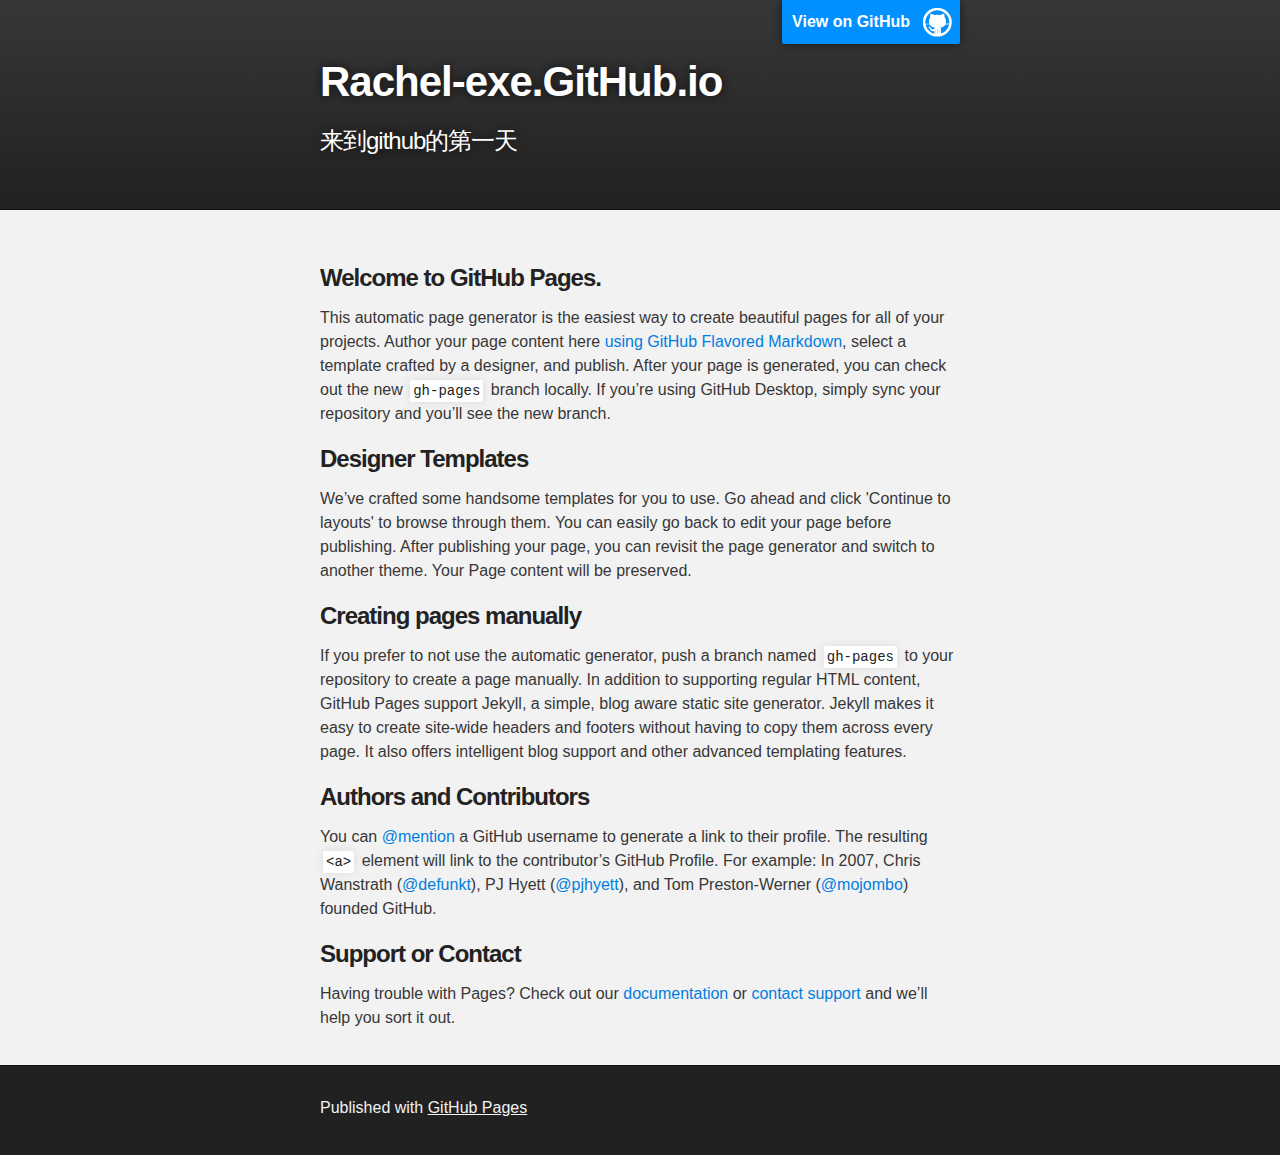
==== index.html @ 284c9752 "Replace master branch with page content via GitHub" ====
<!DOCTYPE html>
<html>

  <head>
    <meta charset='utf-8'>
    <meta http-equiv="X-UA-Compatible" content="chrome=1">
    <meta name="description" content="Rachel-exe.GitHub.io : 来到github的第一天">

    <link rel="stylesheet" type="text/css" media="screen" href="stylesheets/stylesheet.css">

    <title>Rachel-exe.GitHub.io</title>
  </head>

  <body>

    <!-- HEADER -->
    <div id="header_wrap" class="outer">
        <header class="inner">
          <a id="forkme_banner" href="https://github.com/Rachel-exe">View on GitHub</a>

          <h1 id="project_title">Rachel-exe.GitHub.io</h1>
          <h2 id="project_tagline">来到github的第一天</h2>

        </header>
    </div>

    <!-- MAIN CONTENT -->
    <div id="main_content_wrap" class="outer">
      <section id="main_content" class="inner">
        <h3>
<a id="welcome-to-github-pages" class="anchor" href="#welcome-to-github-pages" aria-hidden="true"><span aria-hidden="true" class="octicon octicon-link"></span></a>Welcome to GitHub Pages.</h3>

<p>This automatic page generator is the easiest way to create beautiful pages for all of your projects. Author your page content here <a href="https://guides.github.com/features/mastering-markdown/">using GitHub Flavored Markdown</a>, select a template crafted by a designer, and publish. After your page is generated, you can check out the new <code>gh-pages</code> branch locally. If you’re using GitHub Desktop, simply sync your repository and you’ll see the new branch.</p>

<h3>
<a id="designer-templates" class="anchor" href="#designer-templates" aria-hidden="true"><span aria-hidden="true" class="octicon octicon-link"></span></a>Designer Templates</h3>

<p>We’ve crafted some handsome templates for you to use. Go ahead and click 'Continue to layouts' to browse through them. You can easily go back to edit your page before publishing. After publishing your page, you can revisit the page generator and switch to another theme. Your Page content will be preserved.</p>

<h3>
<a id="creating-pages-manually" class="anchor" href="#creating-pages-manually" aria-hidden="true"><span aria-hidden="true" class="octicon octicon-link"></span></a>Creating pages manually</h3>

<p>If you prefer to not use the automatic generator, push a branch named <code>gh-pages</code> to your repository to create a page manually. In addition to supporting regular HTML content, GitHub Pages support Jekyll, a simple, blog aware static site generator. Jekyll makes it easy to create site-wide headers and footers without having to copy them across every page. It also offers intelligent blog support and other advanced templating features.</p>

<h3>
<a id="authors-and-contributors" class="anchor" href="#authors-and-contributors" aria-hidden="true"><span aria-hidden="true" class="octicon octicon-link"></span></a>Authors and Contributors</h3>

<p>You can <a href="https://help.github.com/articles/basic-writing-and-formatting-syntax/#mentioning-users-and-teams" class="user-mention">@mention</a> a GitHub username to generate a link to their profile. The resulting <code>&lt;a&gt;</code> element will link to the contributor’s GitHub Profile. For example: In 2007, Chris Wanstrath (<a href="https://github.com/defunkt" class="user-mention">@defunkt</a>), PJ Hyett (<a href="https://github.com/pjhyett" class="user-mention">@pjhyett</a>), and Tom Preston-Werner (<a href="https://github.com/mojombo" class="user-mention">@mojombo</a>) founded GitHub.</p>

<h3>
<a id="support-or-contact" class="anchor" href="#support-or-contact" aria-hidden="true"><span aria-hidden="true" class="octicon octicon-link"></span></a>Support or Contact</h3>

<p>Having trouble with Pages? Check out our <a href="https://help.github.com/pages">documentation</a> or <a href="https://github.com/contact">contact support</a> and we’ll help you sort it out.</p>
      </section>
    </div>

    <!-- FOOTER  -->
    <div id="footer_wrap" class="outer">
      <footer class="inner">
        <p>Published with <a href="https://pages.github.com">GitHub Pages</a></p>
      </footer>
    </div>

    

  </body>
</html>
---- stylesheets/stylesheet.css ----
/*******************************************************************************
Slate Theme for GitHub Pages
by Jason Costello, @jsncostello
*******************************************************************************/

@import url(github-light.css);

/*******************************************************************************
MeyerWeb Reset
*******************************************************************************/

html, body, div, span, applet, object, iframe,
h1, h2, h3, h4, h5, h6, p, blockquote, pre,
a, abbr, acronym, address, big, cite, code,
del, dfn, em, img, ins, kbd, q, s, samp,
small, strike, strong, sub, sup, tt, var,
b, u, i, center,
dl, dt, dd, ol, ul, li,
fieldset, form, label, legend,
table, caption, tbody, tfoot, thead, tr, th, td,
article, aside, canvas, details, embed,
figure, figcaption, footer, header, hgroup,
menu, nav, output, ruby, section, summary,
time, mark, audio, video {
  margin: 0;
  padding: 0;
  border: 0;
  font: inherit;
  vertical-align: baseline;
}

/* HTML5 display-role reset for older browsers */
article, aside, details, figcaption, figure,
footer, header, hgroup, menu, nav, section {
  display: block;
}

ol, ul {
  list-style: none;
}

table {
  border-collapse: collapse;
  border-spacing: 0;
}

/*******************************************************************************
Theme Styles
*******************************************************************************/

body {
  box-sizing: border-box;
  color:#373737;
  background: #212121;
  font-size: 16px;
  font-family: 'Myriad Pro', Calibri, Helvetica, Arial, sans-serif;
  line-height: 1.5;
  -webkit-font-smoothing: antialiased;
}

h1, h2, h3, h4, h5, h6 {
  margin: 10px 0;
  font-weight: 700;
  color:#222222;
  font-family: 'Lucida Grande', 'Calibri', Helvetica, Arial, sans-serif;
  letter-spacing: -1px;
}

h1 {
  font-size: 36px;
  font-weight: 700;
}

h2 {
  padding-bottom: 10px;
  font-size: 32px;
  background: url('../images/bg_hr.png') repeat-x bottom;
}

h3 {
  font-size: 24px;
}

h4 {
  font-size: 21px;
}

h5 {
  font-size: 18px;
}

h6 {
  font-size: 16px;
}

p {
  margin: 10px 0 15px 0;
}

footer p {
  color: #f2f2f2;
}

a {
  text-decoration: none;
  color: #007edf;
  text-shadow: none;

  transition: color 0.5s ease;
  transition: text-shadow 0.5s ease;
  -webkit-transition: color 0.5s ease;
  -webkit-transition: text-shadow 0.5s ease;
  -moz-transition: color 0.5s ease;
  -moz-transition: text-shadow 0.5s ease;
  -o-transition: color 0.5s ease;
  -o-transition: text-shadow 0.5s ease;
  -ms-transition: color 0.5s ease;
  -ms-transition: text-shadow 0.5s ease;
}

a:hover, a:focus {text-decoration: underline;}

footer a {
  color: #F2F2F2;
  text-decoration: underline;
}

em {
  font-style: italic;
}

strong {
  font-weight: bold;
}

img {
  position: relative;
  margin: 0 auto;
  max-width: 739px;
  padding: 5px;
  margin: 10px 0 10px 0;
  border: 1px solid #ebebeb;

  box-shadow: 0 0 5px #ebebeb;
  -webkit-box-shadow: 0 0 5px #ebebeb;
  -moz-box-shadow: 0 0 5px #ebebeb;
  -o-box-shadow: 0 0 5px #ebebeb;
  -ms-box-shadow: 0 0 5px #ebebeb;
}

p img {
  display: inline;
  margin: 0;
  padding: 0;
  vertical-align: middle;
  text-align: center;
  border: none;
}

pre, code {
  width: 100%;
  color: #222;
  background-color: #fff;

  font-family: Monaco, "Bitstream Vera Sans Mono", "Lucida Console", Terminal, monospace;
  font-size: 14px;

  border-radius: 2px;
  -moz-border-radius: 2px;
  -webkit-border-radius: 2px;
}

pre {
  width: 100%;
  padding: 10px;
  box-shadow: 0 0 10px rgba(0,0,0,.1);
  overflow: auto;
}

code {
  padding: 3px;
  margin: 0 3px;
  box-shadow: 0 0 10px rgba(0,0,0,.1);
}

pre code {
  display: block;
  box-shadow: none;
}

blockquote {
  color: #666;
  margin-bottom: 20px;
  padding: 0 0 0 20px;
  border-left: 3px solid #bbb;
}


ul, ol, dl {
  margin-bottom: 15px
}

ul {
  list-style-position: inside;
  list-style: disc;
  padding-left: 20px;
}

ol {
  list-style-position: inside;
  list-style: decimal;
  padding-left: 20px;
}

dl dt {
  font-weight: bold;
}

dl dd {
  padding-left: 20px;
  font-style: italic;
}

dl p {
  padding-left: 20px;
  font-style: italic;
}

hr {
  height: 1px;
  margin-bottom: 5px;
  border: none;
  background: url('../images/bg_hr.png') repeat-x center;
}

table {
  border: 1px solid #373737;
  margin-bottom: 20px;
  text-align: left;
 }

th {
  font-family: 'Lucida Grande', 'Helvetica Neue', Helvetica, Arial, sans-serif;
  padding: 10px;
  background: #373737;
  color: #fff;
 }

td {
  padding: 10px;
  border: 1px solid #373737;
 }

form {
  background: #f2f2f2;
  padding: 20px;
}

/*******************************************************************************
Full-Width Styles
*******************************************************************************/

.outer {
  width: 100%;
}

.inner {
  position: relative;
  max-width: 640px;
  padding: 20px 10px;
  margin: 0 auto;
}

#forkme_banner {
  display: block;
  position: absolute;
  top:0;
  right: 10px;
  z-index: 10;
  padding: 10px 50px 10px 10px;
  color: #fff;
  background: url('../images/blacktocat.png') #0090ff no-repeat 95% 50%;
  font-weight: 700;
  box-shadow: 0 0 10px rgba(0,0,0,.5);
  border-bottom-left-radius: 2px;
  border-bottom-right-radius: 2px;
}

#header_wrap {
  background: #212121;
  background: -moz-linear-gradient(top, #373737, #212121);
  background: -webkit-linear-gradient(top, #373737, #212121);
  background: -ms-linear-gradient(top, #373737, #212121);
  background: -o-linear-gradient(top, #373737, #212121);
  background: linear-gradient(top, #373737, #212121);
}

#header_wrap .inner {
  padding: 50px 10px 30px 10px;
}

#project_title {
  margin: 0;
  color: #fff;
  font-size: 42px;
  font-weight: 700;
  text-shadow: #111 0px 0px 10px;
}

#project_tagline {
  color: #fff;
  font-size: 24px;
  font-weight: 300;
  background: none;
  text-shadow: #111 0px 0px 10px;
}

#downloads {
  position: absolute;
  width: 210px;
  z-index: 10;
  bottom: -40px;
  right: 0;
  height: 70px;
  background: url('../images/icon_download.png') no-repeat 0% 90%;
}

.zip_download_link {
  display: block;
  float: right;
  width: 90px;
  height:70px;
  text-indent: -5000px;
  overflow: hidden;
  background: url(../images/sprite_download.png) no-repeat bottom left;
}

.tar_download_link {
  display: block;
  float: right;
  width: 90px;
  height:70px;
  text-indent: -5000px;
  overflow: hidden;
  background: url(../images/sprite_download.png) no-repeat bottom right;
  margin-left: 10px;
}

.zip_download_link:hover {
  background: url(../images/sprite_download.png) no-repeat top left;
}

.tar_download_link:hover {
  background: url(../images/sprite_download.png) no-repeat top right;
}

#main_content_wrap {
  background: #f2f2f2;
  border-top: 1px solid #111;
  border-bottom: 1px solid #111;
}

#main_content {
  padding-top: 40px;
}

#footer_wrap {
  background: #212121;
}



/*******************************************************************************
Small Device Styles
*******************************************************************************/

@media screen and (max-width: 480px) {
  body {
    font-size:14px;
  }

  #downloads {
    display: none;
  }

  .inner {
    min-width: 320px;
    max-width: 480px;
  }

  #project_title {
  font-size: 32px;
  }

  h1 {
    font-size: 28px;
  }

  h2 {
    font-size: 24px;
  }

  h3 {
    font-size: 21px;
  }

  h4 {
    font-size: 18px;
  }

  h5 {
    font-size: 14px;
  }

  h6 {
    font-size: 12px;
  }

  code, pre {
    min-width: 320px;
    max-width: 480px;
    font-size: 11px;
  }

}
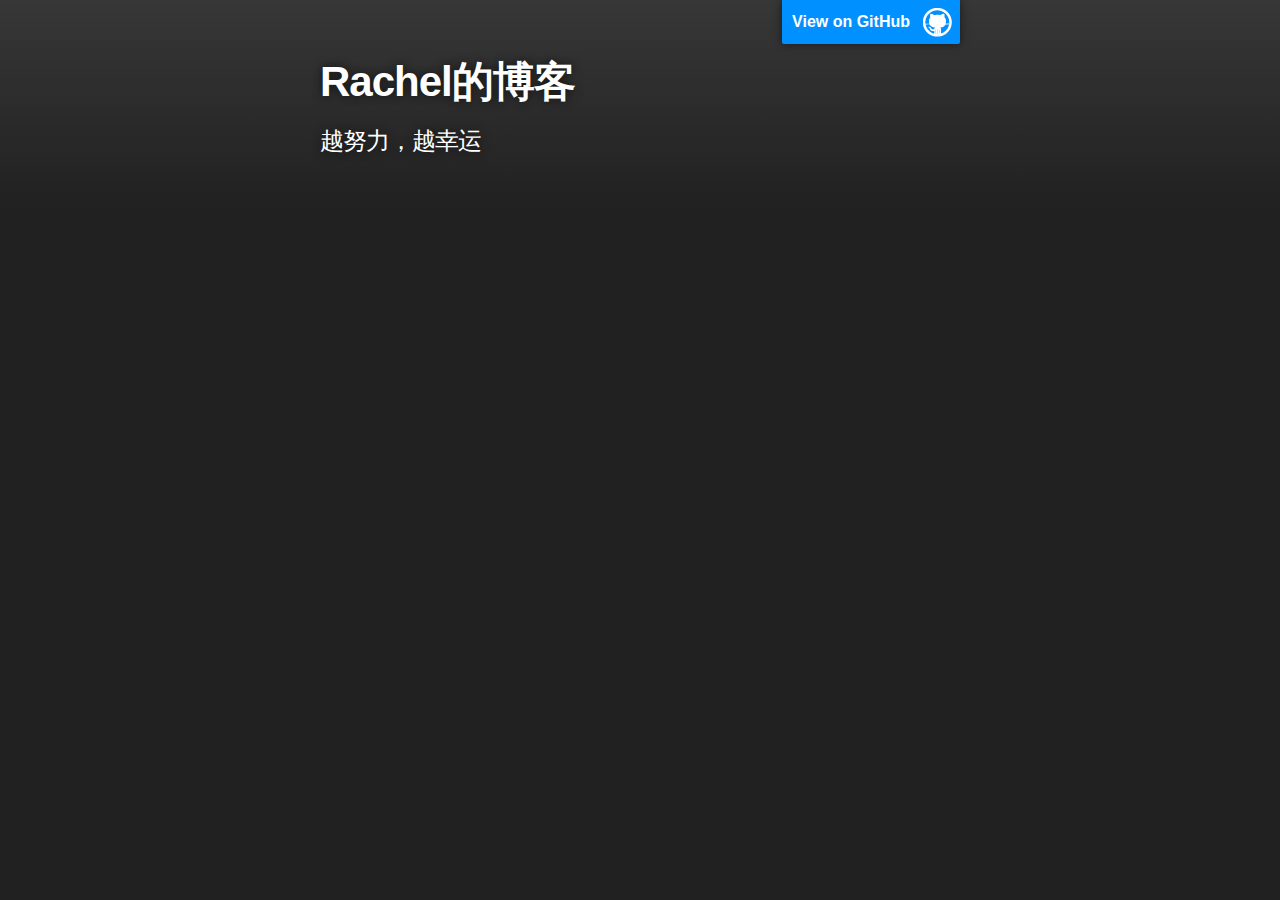
==== commit 3a14059d: "Update index.html" ====
--- a/index.html
+++ b/index.html
@@ -17,51 +17,11 @@
     <div id="header_wrap" class="outer">
         <header class="inner">
           <a id="forkme_banner" href="https://github.com/Rachel-exe">View on GitHub</a>
-
-          <h1 id="project_title">Rachel-exe.GitHub.io</h1>
-          <h2 id="project_tagline">来到github的第一天</h2>
-
+          <h1 id="project_title">Rachel的博客</h1>
+          <h2 id="project_tagline">越努力，越幸运</h2>
         </header>
     </div>
 
-    <!-- MAIN CONTENT -->
-    <div id="main_content_wrap" class="outer">
-      <section id="main_content" class="inner">
-        <h3>
-<a id="welcome-to-github-pages" class="anchor" href="#welcome-to-github-pages" aria-hidden="true"><span aria-hidden="true" class="octicon octicon-link"></span></a>Welcome to GitHub Pages.</h3>
-
-<p>This automatic page generator is the easiest way to create beautiful pages for all of your projects. Author your page content here <a href="https://guides.github.com/features/mastering-markdown/">using GitHub Flavored Markdown</a>, select a template crafted by a designer, and publish. After your page is generated, you can check out the new <code>gh-pages</code> branch locally. If you’re using GitHub Desktop, simply sync your repository and you’ll see the new branch.</p>
-
-<h3>
-<a id="designer-templates" class="anchor" href="#designer-templates" aria-hidden="true"><span aria-hidden="true" class="octicon octicon-link"></span></a>Designer Templates</h3>
-
-<p>We’ve crafted some handsome templates for you to use. Go ahead and click 'Continue to layouts' to browse through them. You can easily go back to edit your page before publishing. After publishing your page, you can revisit the page generator and switch to another theme. Your Page content will be preserved.</p>
-
-<h3>
-<a id="creating-pages-manually" class="anchor" href="#creating-pages-manually" aria-hidden="true"><span aria-hidden="true" class="octicon octicon-link"></span></a>Creating pages manually</h3>
-
-<p>If you prefer to not use the automatic generator, push a branch named <code>gh-pages</code> to your repository to create a page manually. In addition to supporting regular HTML content, GitHub Pages support Jekyll, a simple, blog aware static site generator. Jekyll makes it easy to create site-wide headers and footers without having to copy them across every page. It also offers intelligent blog support and other advanced templating features.</p>
-
-<h3>
-<a id="authors-and-contributors" class="anchor" href="#authors-and-contributors" aria-hidden="true"><span aria-hidden="true" class="octicon octicon-link"></span></a>Authors and Contributors</h3>
-
-<p>You can <a href="https://help.github.com/articles/basic-writing-and-formatting-syntax/#mentioning-users-and-teams" class="user-mention">@mention</a> a GitHub username to generate a link to their profile. The resulting <code>&lt;a&gt;</code> element will link to the contributor’s GitHub Profile. For example: In 2007, Chris Wanstrath (<a href="https://github.com/defunkt" class="user-mention">@defunkt</a>), PJ Hyett (<a href="https://github.com/pjhyett" class="user-mention">@pjhyett</a>), and Tom Preston-Werner (<a href="https://github.com/mojombo" class="user-mention">@mojombo</a>) founded GitHub.</p>
-
-<h3>
-<a id="support-or-contact" class="anchor" href="#support-or-contact" aria-hidden="true"><span aria-hidden="true" class="octicon octicon-link"></span></a>Support or Contact</h3>
-
-<p>Having trouble with Pages? Check out our <a href="https://help.github.com/pages">documentation</a> or <a href="https://github.com/contact">contact support</a> and we’ll help you sort it out.</p>
-      </section>
-    </div>
-
-    <!-- FOOTER  -->
-    <div id="footer_wrap" class="outer">
-      <footer class="inner">
-        <p>Published with <a href="https://pages.github.com">GitHub Pages</a></p>
-      </footer>
-    </div>
-
-    
 
   </body>
 </html>
